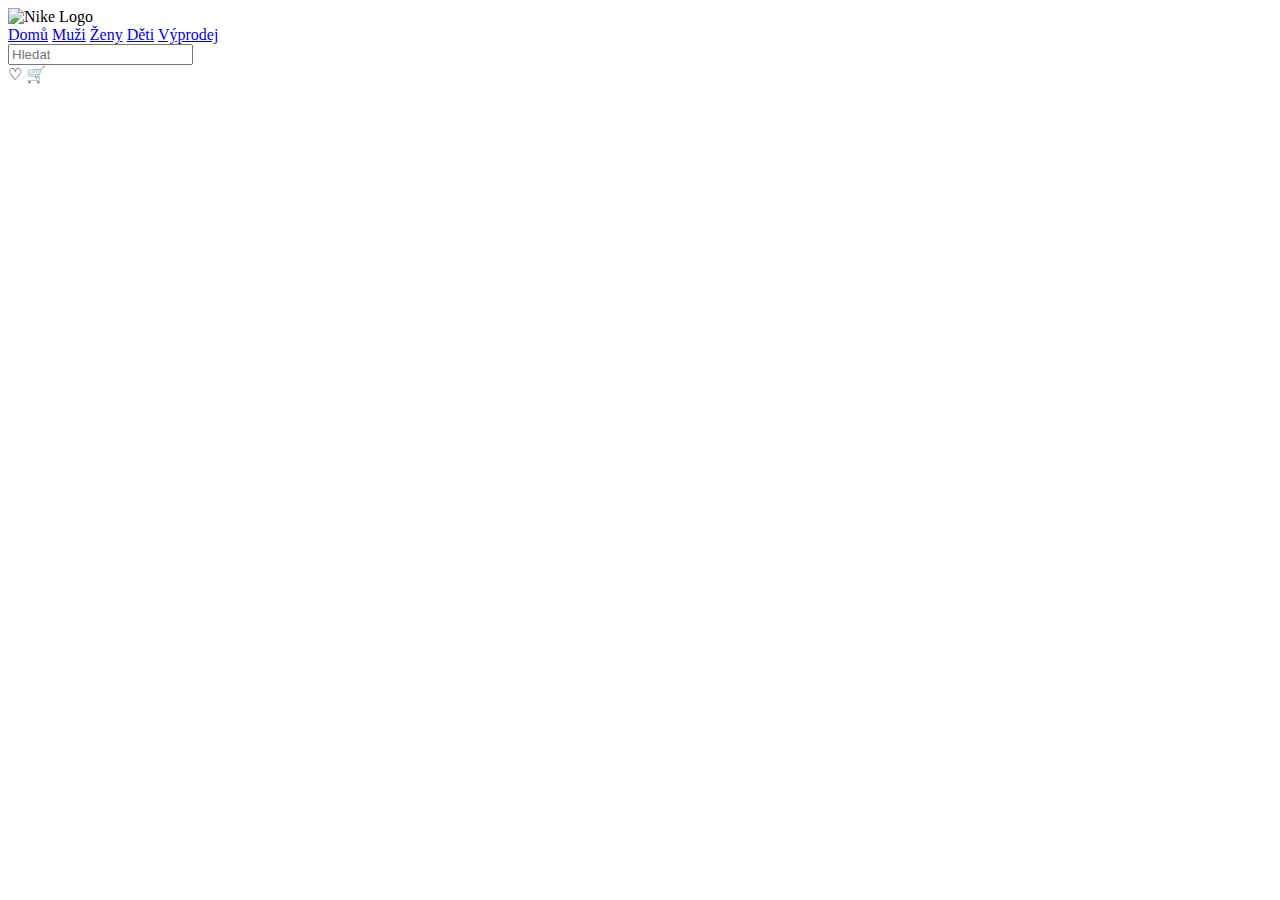
==== index.html @ a9ef1cea "navbar" ====
<!DOCTYPE html>
<html lang="en">
<head>
  <meta charset="UTF-8">
  <meta name="viewport" content="width=device-width, initial-scale=1.0">
  <title>Navbar Example</title>
  <link rel="stylesheet" href="styles.css">
</head>
<body>
  <div class="navbar">
    <div class="logo">
      <img src="https://upload.wikimedia.org/wikipedia/commons/a/a6/Logo_NIKE.svg" alt="Nike Logo">
    </div>
    <div class="links">
      <!-- Přidejte třídu 'active' ručně podle aktuální stránky -->
      <a href="domu.html" class="active">Domů</a>
      <a href="muzi.html">Muži</a>
      <a href="zeny.html">Ženy</a>
      <a href="deti.html">Děti</a>
      <a href="vyprodej.html">Výprodej</a>
    </div>
    <div class="actions">
      <div class="search">
        <input type="text" placeholder="Hledat">
      </div>
      <span class="icon">♡</span>
      <span class="icon">🛒</span>
    </div>
  </div>
</body>
</html>
  
</body>
</html>
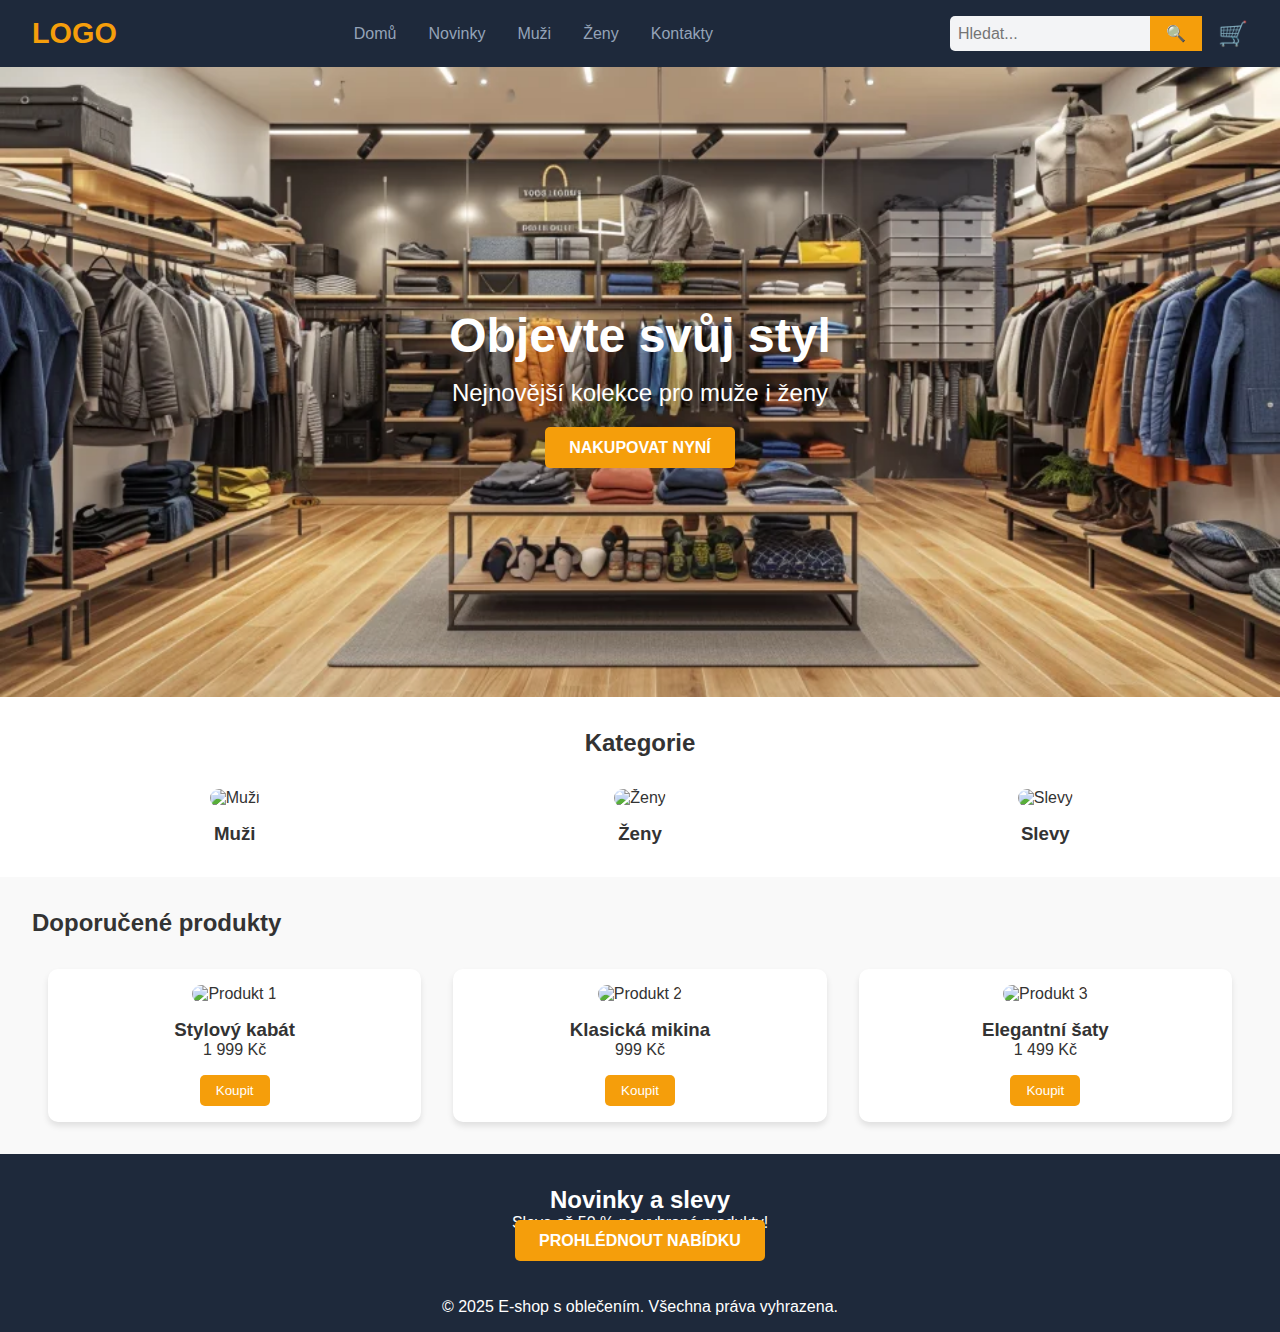
==== commit 58890549: "new navbar a uvodni stranky" ====
--- a/index.html
+++ b/index.html
@@ -1,36 +1,98 @@
 <!DOCTYPE html>
-<html lang="en">
+<html lang="cs">
 <head>
-  <meta charset="UTF-8">
-  <meta name="viewport" content="width=device-width, initial-scale=1.0">
-  <title>Navbar Example</title>
-  <link rel="stylesheet" href="styles.css">
+    <meta charset="UTF-8">
+    <meta name="viewport" content="width=device-width, initial-scale=1.0">
+    <title>E-shop s oblečením</title>
+    <link rel="stylesheet" href="style.css">
 </head>
 <body>
-  <div class="navbar">
-    <div class="logo">
-      <img src="https://upload.wikimedia.org/wikipedia/commons/a/a6/Logo_NIKE.svg" alt="Nike Logo">
-    </div>
-    <div class="links">
-      <!-- Přidejte třídu 'active' ručně podle aktuální stránky -->
-      <a href="domu.html" class="active">Domů</a>
-      <a href="muzi.html">Muži</a>
-      <a href="zeny.html">Ženy</a>
-      <a href="deti.html">Děti</a>
-      <a href="vyprodej.html">Výprodej</a>
-    </div>
-    <div class="actions">
-      <div class="search">
-        <input type="text" placeholder="Hledat">
-      </div>
-      <span class="icon">♡</span>
-      <span class="icon">🛒</span>
-    </div>
-  </div>
+    <!-- Navbar -->
+    <nav class="navbar">
+        <div class="navbar-logo">
+            <a href="#">LOGO</a>
+        </div>
+        <ul class="navbar-links">
+            <li><a href="#home">Domů</a></li>
+            <li><a href="#new-arrivals">Novinky</a></li>
+            <li><a href="#men">Muži</a></li>
+            <li><a href="#women">Ženy</a></li>
+            <li><a href="kontakty.html">Kontakty</a></li>
+        </ul>
+        <div class="navbar-actions">
+            <div class="search-bar">
+                <input type="text" placeholder="Hledat..." />
+                <button>🔍</button>
+            </div>
+            <a href="#cart" class="cart-icon">🛒</a>
+        </div>
+    </nav>
+
+    <!-- Hlavní banner -->
+    <header class="hero">
+        <div class="hero-content">
+            <h1>Objevte svůj styl</h1>
+            <p>Nejnovější kolekce pro muže i ženy</p>
+            <a href="nahledso.webp" class="hero-button">Nakupovat nyní</a>
+        </div>
+    </header>
+
+    <!-- Sekce kategorií -->
+    <section class="categories">
+        <h2>Kategorie</h2>
+        <div class="category-cards">
+            <div class="category-card">
+                <img src="images/men.jpg" alt="Muži">
+                <h3>Muži</h3>
+            </div>
+            <div class="category-card">
+                <img src="images/women.jpg" alt="Ženy">
+                <h3>Ženy</h3>
+            </div>
+            <div class="category-card">
+                <img src="images/sale.jpg" alt="Slevy">
+                <h3>Slevy</h3>
+            </div>
+        </div>
+    </section>
+
+    <!-- Doporučené produkty -->
+    <section class="featured-products">
+        <h2>Doporučené produkty</h2>
+        <div class="product-grid">
+            <div class="product-card">
+                <img src="images/product1.jpg" alt="Produkt 1">
+                <h3>Stylový kabát</h3>
+                <p>1 999 Kč</p>
+                <button>Koupit</button>
+            </div>
+            <div class="product-card">
+                <img src="images/product2.jpg" alt="Produkt 2">
+                <h3>Klasická mikina</h3>
+                <p>999 Kč</p>
+                <button>Koupit</button>
+            </div>
+            <div class="product-card">
+                <img src="images/product3.jpg" alt="Produkt 3">
+                <h3>Elegantní šaty</h3>
+                <p>1 499 Kč</p>
+                <button>Koupit</button>
+            </div>
+        </div>
+    </section>
+
+    <!-- Sekce novinky a slevy -->
+    <section class="promotions">
+        <h2>Novinky a slevy</h2>
+        <div class="promotion-banner">
+            <p>Sleva až 50 % na vybrané produkty!</p>
+            <a href="#sale" class="promotion-button">Prohlédnout nabídku</a>
+        </div>
+    </section>
+
+    <!-- Footer -->
+    <footer class="footer">
+        <p>&copy; 2025 E-shop s oblečením. Všechna práva vyhrazena.</p>
+    </footer>
 </body>
-</html>
-  
-</body>
-</html>
-
-    
+</html>--- a/style.css
+++ b/style.css
@@ -0,0 +1,270 @@
+* {
+  margin: 0;
+  padding: 0;
+  box-sizing: border-box;
+}
+
+body {
+  font-family: 'Poppins', sans-serif;
+  background-color: #f9f9f9;
+  color: #333;
+}
+
+/* Navbar */
+.navbar {
+  display: flex;
+  justify-content: space-between;
+  align-items: center;
+  padding: 1rem 2rem;
+  background-color: #1e293b;
+  color: #fff;
+  box-shadow: 0 4px 6px rgba(0, 0, 0, 0.1);
+}
+
+.navbar-logo a {
+  text-decoration: none;
+  font-size: 1.8rem;
+  font-weight: bold;
+  color: #f59e0b;
+  text-transform: uppercase;
+}
+
+.navbar-links {
+  display: flex;
+  list-style: none;
+}
+
+.navbar-links li {
+  margin: 0 1rem;
+}
+
+.navbar-links a {
+  text-decoration: none;
+  color: #94a3b8;
+  font-size: 1rem;
+  transition: color 0.3s;
+}
+
+.navbar-links a:hover {
+  color: #f59e0b;
+}
+
+.navbar-actions {
+  display: flex;
+  align-items: center;
+}
+
+.search-bar {
+  display: flex;
+  align-items: center;
+  background-color: #f3f4f6;
+  border-radius: 5px;
+  margin-right: 1rem;
+}
+
+.search-bar input {
+  border: none;
+  padding: 0.5rem;
+  outline: none;
+  font-size: 1rem;
+  background: transparent;
+  width: 200px;
+}
+
+.search-bar button {
+  background-color: #f59e0b;
+  border: none;
+  padding: 0.5rem 1rem;
+  cursor: pointer;
+  color: #fff;
+  font-size: 1rem;
+  transition: background-color 0.3s;
+}
+
+.search-bar button:hover {
+  background-color: #d97706;
+}
+
+.cart-icon {
+  font-size: 1.5rem;
+  color: #94a3b8;
+  text-decoration: none;
+  transition: color 0.3s;
+}
+
+.cart-icon:hover {
+  color: #f59e0b;
+}
+
+/* Hlavní banner */
+.hero {
+  background: url('nahledso.webp') no-repeat center center/cover;
+  height: 70vh;
+  display: flex;
+  align-items: center;
+  justify-content: center;
+  color: #fff;
+  text-align: center;
+}
+
+.hero-content h1 {
+  font-size: 3rem;
+  margin-bottom: 1rem;
+}
+
+.hero-content p {
+  font-size: 1.5rem;
+  margin-bottom: 2rem;
+}
+
+.hero-button {
+  padding: 0.75rem 1.5rem;
+  background-color: #f59e0b;
+  color: #fff;
+  border: none;
+  border-radius: 5px;
+  text-transform: uppercase;
+  font-weight: bold;
+  text-decoration: none;
+  transition: background-color 0.3s;
+}
+
+.hero-button:hover {
+  background-color: #d97706;
+}
+
+/* Kategorie */
+.categories {
+  padding: 2rem;
+  background-color: #fff;
+  text-align: center;
+}
+
+.category-cards {
+  display: flex;
+  justify-content: space-around;
+  margin-top: 2rem;
+}
+
+.category-card {
+  text-align: center;
+  flex: 1;
+  margin: 0 1rem;
+}
+
+.category-card img {
+  width: 100%;
+  max-width: 300px;
+  border-radius: 10px;
+}
+
+.category-card h3 {
+  margin-top: 1rem;
+}
+
+/* Doporučené produkty */
+.featured-products {
+  padding: 2rem;
+}
+
+.product-grid {
+  display: flex;
+  justify-content: space-around;
+  margin-top: 2rem;
+}
+
+.product-card {
+  text-align: center;
+  flex: 1;
+  margin: 0 1rem;
+  background-color: #fff;
+  padding: 1rem;
+  border-radius: 10px;
+  box-shadow: 0 4px 6px rgba(0, 0, 0, 0.1);
+}
+
+.product-card img {
+  width: 100%;
+  max-width: 250px;
+  border-radius: 10px;
+}
+
+.product-card h3 {
+  margin-top: 1rem;
+}
+
+.product-card button {
+  padding: 0.5rem 1rem;
+  background-color: #f59e0b;
+  color: #fff;
+  border: none;
+  border-radius: 5px;
+  cursor: pointer;
+  margin-top: 1rem;
+}
+
+.product-card button:hover {
+  background-color: #d97706;
+}
+
+/* Promotions */
+.promotions {
+  background-color: #1e293b;
+  color: #fff;
+  text-align: center;
+  padding: 2rem;
+}
+
+.promotion-banner {
+  max-width: 600px;
+  margin: 0 auto;
+}
+
+.promotion-button {
+  padding: 0.75rem 1.5rem;
+  background-color: #f59e0b;
+  color: #fff;
+  border: none;
+  border-radius: 5px;
+  text-transform: uppercase;
+  font-weight: bold;
+  text-decoration: none;
+  transition: background-color 0.3s;
+}
+
+.promotion-button:hover {
+  background-color: #d97706;
+}
+
+/* Footer */
+.footer {
+  text-align: center;
+  padding: 1rem;
+  background-color: #1e293b;
+  color: #fff;
+}
+
+/* Media queries pro responzivní design */
+@media (max-width: 768px) {
+  .navbar {
+      flex-wrap: wrap;
+      justify-content: center;
+  }
+
+  .navbar-links {
+      flex-direction: column;
+      align-items: center;
+  }
+
+  .navbar-actions {
+      margin-top: 1rem;
+  }
+
+  .category-cards {
+      flex-direction: column;
+  }
+
+  .product-grid {
+      flex-direction: column;
+  }
+}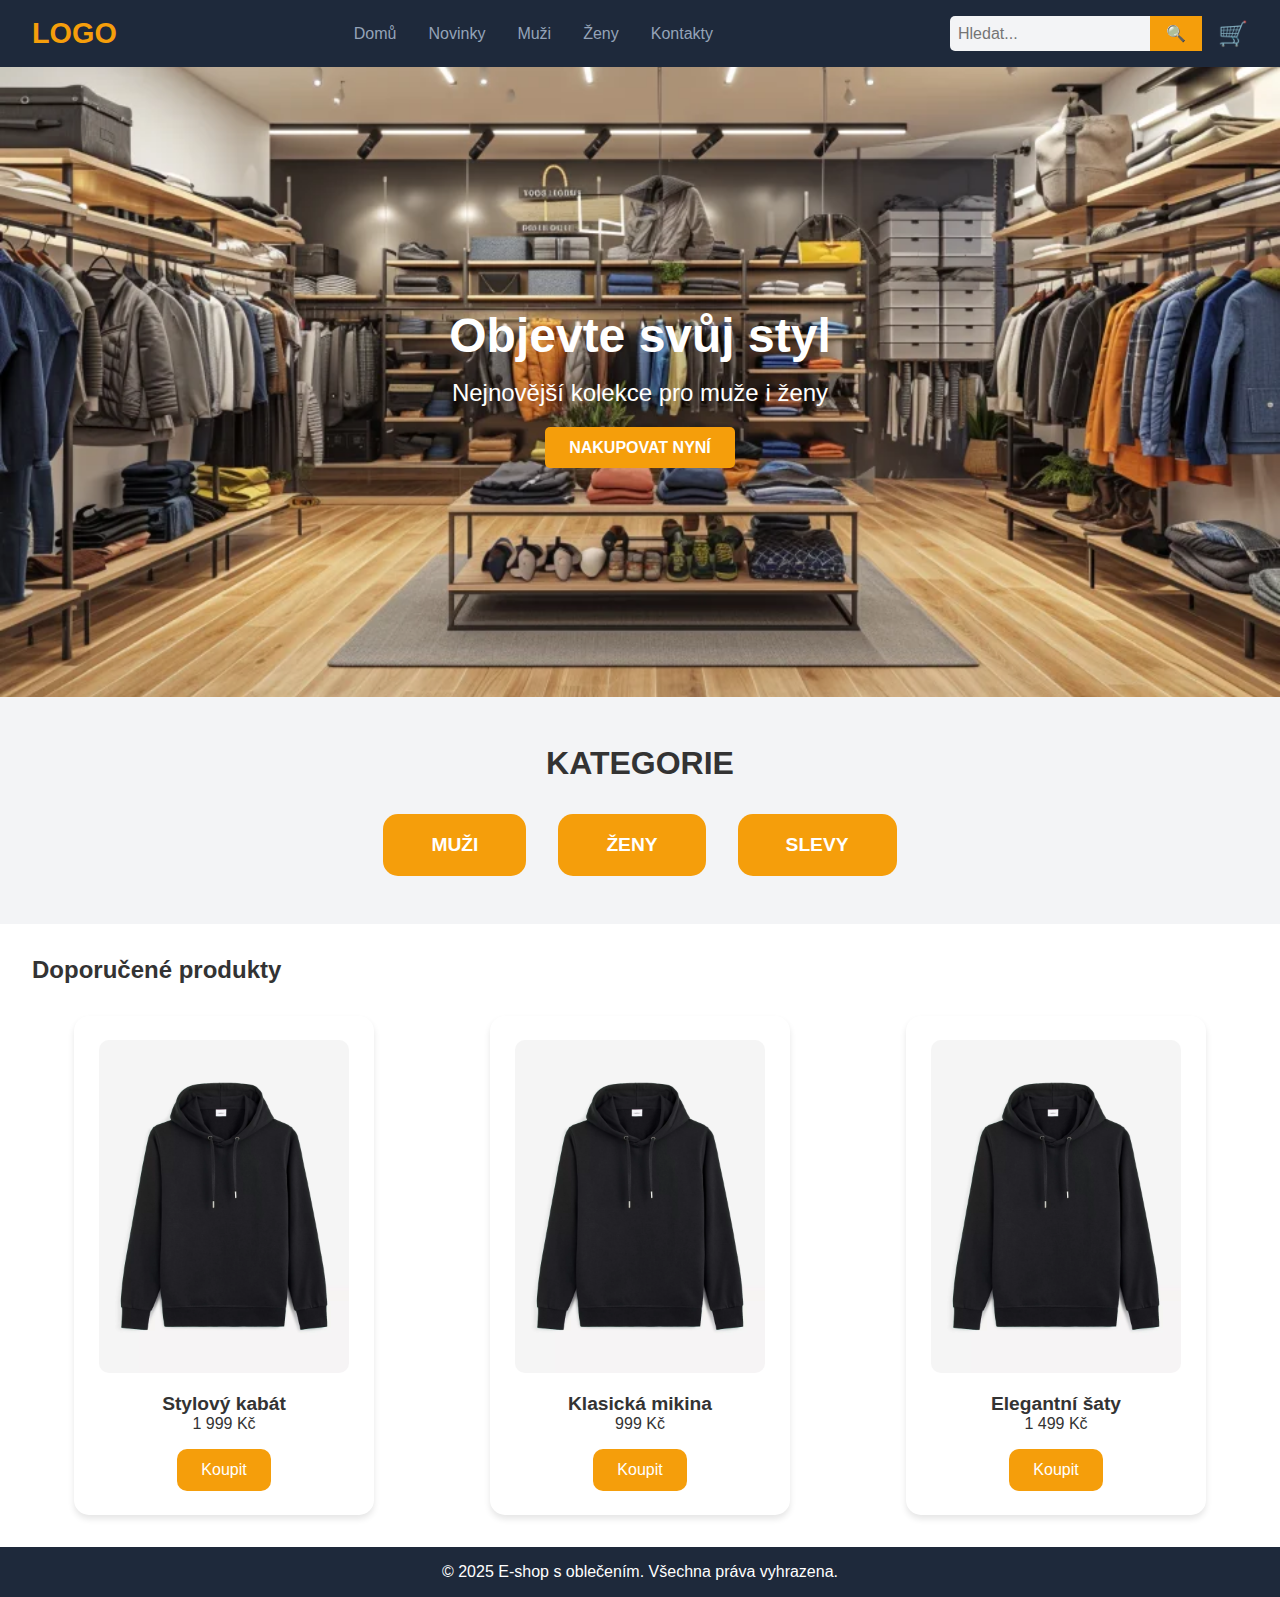
==== commit e86831f6: "navbar všude změna kategorie na hl strance" ====
--- a/index.html
+++ b/index.html
@@ -13,10 +13,10 @@
             <a href="#">LOGO</a>
         </div>
         <ul class="navbar-links">
-            <li><a href="#home">Domů</a></li>
-            <li><a href="#new-arrivals">Novinky</a></li>
-            <li><a href="#men">Muži</a></li>
-            <li><a href="#women">Ženy</a></li>
+            <li><a href="index.html">Domů</a></li>
+            <li><a href="novinky.html">Novinky</a></li>
+            <li><a href="muzi.html">Muži</a></li>
+            <li><a href="ženy.html">Ženy</a></li>
             <li><a href="kontakty.html">Kontakty</a></li>
         </ul>
         <div class="navbar-actions">
@@ -37,43 +37,34 @@
         </div>
     </header>
 
-    <!-- Sekce kategorií -->
-    <section class="categories">
-        <h2>Kategorie</h2>
-        <div class="category-cards">
-            <div class="category-card">
-                <img src="images/men.jpg" alt="Muži">
-                <h3>Muži</h3>
-            </div>
-            <div class="category-card">
-                <img src="images/women.jpg" alt="Ženy">
-                <h3>Ženy</h3>
-            </div>
-            <div class="category-card">
-                <img src="images/sale.jpg" alt="Slevy">
-                <h3>Slevy</h3>
-            </div>
-        </div>
-    </section>
+    <!-- Sekce Kategorie -->
+<section class="category-buttons">
+    <h2 class="section-title">Kategorie</h2>
+    <div class="container">
+      <button class="category-button" onclick="location.href='muzi.html'">Muži</button>
+      <button class="category-button" onclick="location.href='zeny.html'">Ženy</button>
+      <button class="category-button" onclick="location.href='slevy.html'">Slevy</button>
+    </div>
+  </section>
 
     <!-- Doporučené produkty -->
     <section class="featured-products">
         <h2>Doporučené produkty</h2>
         <div class="product-grid">
             <div class="product-card">
-                <img src="images/product1.jpg" alt="Produkt 1">
+                <img src="mikina.webp" alt="Produkt 1">
                 <h3>Stylový kabát</h3>
                 <p>1 999 Kč</p>
                 <button>Koupit</button>
             </div>
             <div class="product-card">
-                <img src="images/product2.jpg" alt="Produkt 2">
+                <img src="mikina.webp" alt="Produkt 2">
                 <h3>Klasická mikina</h3>
                 <p>999 Kč</p>
                 <button>Koupit</button>
             </div>
             <div class="product-card">
-                <img src="images/product3.jpg" alt="Produkt 3">
+                <img src="mikina.webp" alt="Produkt 3">
                 <h3>Elegantní šaty</h3>
                 <p>1 499 Kč</p>
                 <button>Koupit</button>
@@ -81,14 +72,7 @@
         </div>
     </section>
 
-    <!-- Sekce novinky a slevy -->
-    <section class="promotions">
-        <h2>Novinky a slevy</h2>
-        <div class="promotion-banner">
-            <p>Sleva až 50 % na vybrané produkty!</p>
-            <a href="#sale" class="promotion-button">Prohlédnout nabídku</a>
-        </div>
-    </section>
+    
 
     <!-- Footer -->
     <footer class="footer">
--- a/style.css
+++ b/style.css
@@ -244,27 +244,115 @@
   color: #fff;
 }
 
-/* Media queries pro responzivní design */
+/* Sekce kategorie tlačítek */
+.category-buttons {
+  text-align: center;
+  padding: 3rem;
+  background-color: #f3f4f6;
+}
+
+.section-title {
+  font-size: 2rem;
+  color: #333;
+  margin-bottom: 2rem;
+  text-transform: uppercase;
+  font-weight: bold;
+}
+
+.category-buttons .container {
+  display: flex;
+  justify-content: center;
+  gap: 2rem;
+}
+
+.category-button {
+  padding: 1.25rem 3rem;
+  background-color: #f59e0b;
+  color: #fff;
+  border: none;
+  border-radius: 15px;
+  font-size: 1.2rem;
+  font-weight: bold;
+  text-transform: uppercase;
+  cursor: pointer;
+  transition: background-color 0.3s, transform 0.2s;
+}
+
+.category-button:hover {
+  background-color: #d97706;
+  transform: translateY(-3px);
+}
+
+.category-button:active {
+  transform: translateY(0);
+}
+
+/* Doporučené produkty */
+.featured-products {
+  padding: 2rem;
+  background-color: #fff;
+}
+
+.product-grid {
+  display: flex;
+  justify-content: space-around;
+  gap: 2rem;
+  margin-top: 2rem;
+  flex-wrap: wrap;
+}
+
+.product-card {
+  text-align: center;
+  flex: 1;
+  max-width: 300px;
+  background-color: #fff;
+  padding: 1.5rem;
+  border-radius: 15px;
+  box-shadow: 0 4px 6px rgba(0, 0, 0, 0.1);
+  transition: transform 0.3s, box-shadow 0.3s;
+}
+
+.product-card:hover {
+  transform: translateY(-5px);
+  box-shadow: 0 6px 8px rgba(0, 0, 0, 0.2);
+}
+
+.product-card img {
+  width: 100%;
+  max-width: 250px;
+  border-radius: 10px;
+}
+
+.product-card h3 {
+  margin-top: 1rem;
+  font-size: 1.2rem;
+}
+
+.product-card button {
+  padding: 0.75rem 1.5rem;
+  background-color: #f59e0b;
+  color: #fff;
+  border: none;
+  border-radius: 10px;
+  cursor: pointer;
+  margin-top: 1rem;
+  font-size: 1rem;
+  transition: background-color 0.3s;
+}
+
+.product-card button:hover {
+  background-color: #d97706;
+}
+
+/* Responzivita */
 @media (max-width: 768px) {
-  .navbar {
-      flex-wrap: wrap;
-      justify-content: center;
+  .category-buttons .container {
+    flex-direction: column;
+    gap: 1rem;
   }
 
-  .navbar-links {
-      flex-direction: column;
-      align-items: center;
-  }
-
-  .navbar-actions {
-      margin-top: 1rem;
-  }
-
-  .category-cards {
-      flex-direction: column;
-  }
-
   .product-grid {
-      flex-direction: column;
+    flex-direction: column;
+    align-items: center;
   }
 }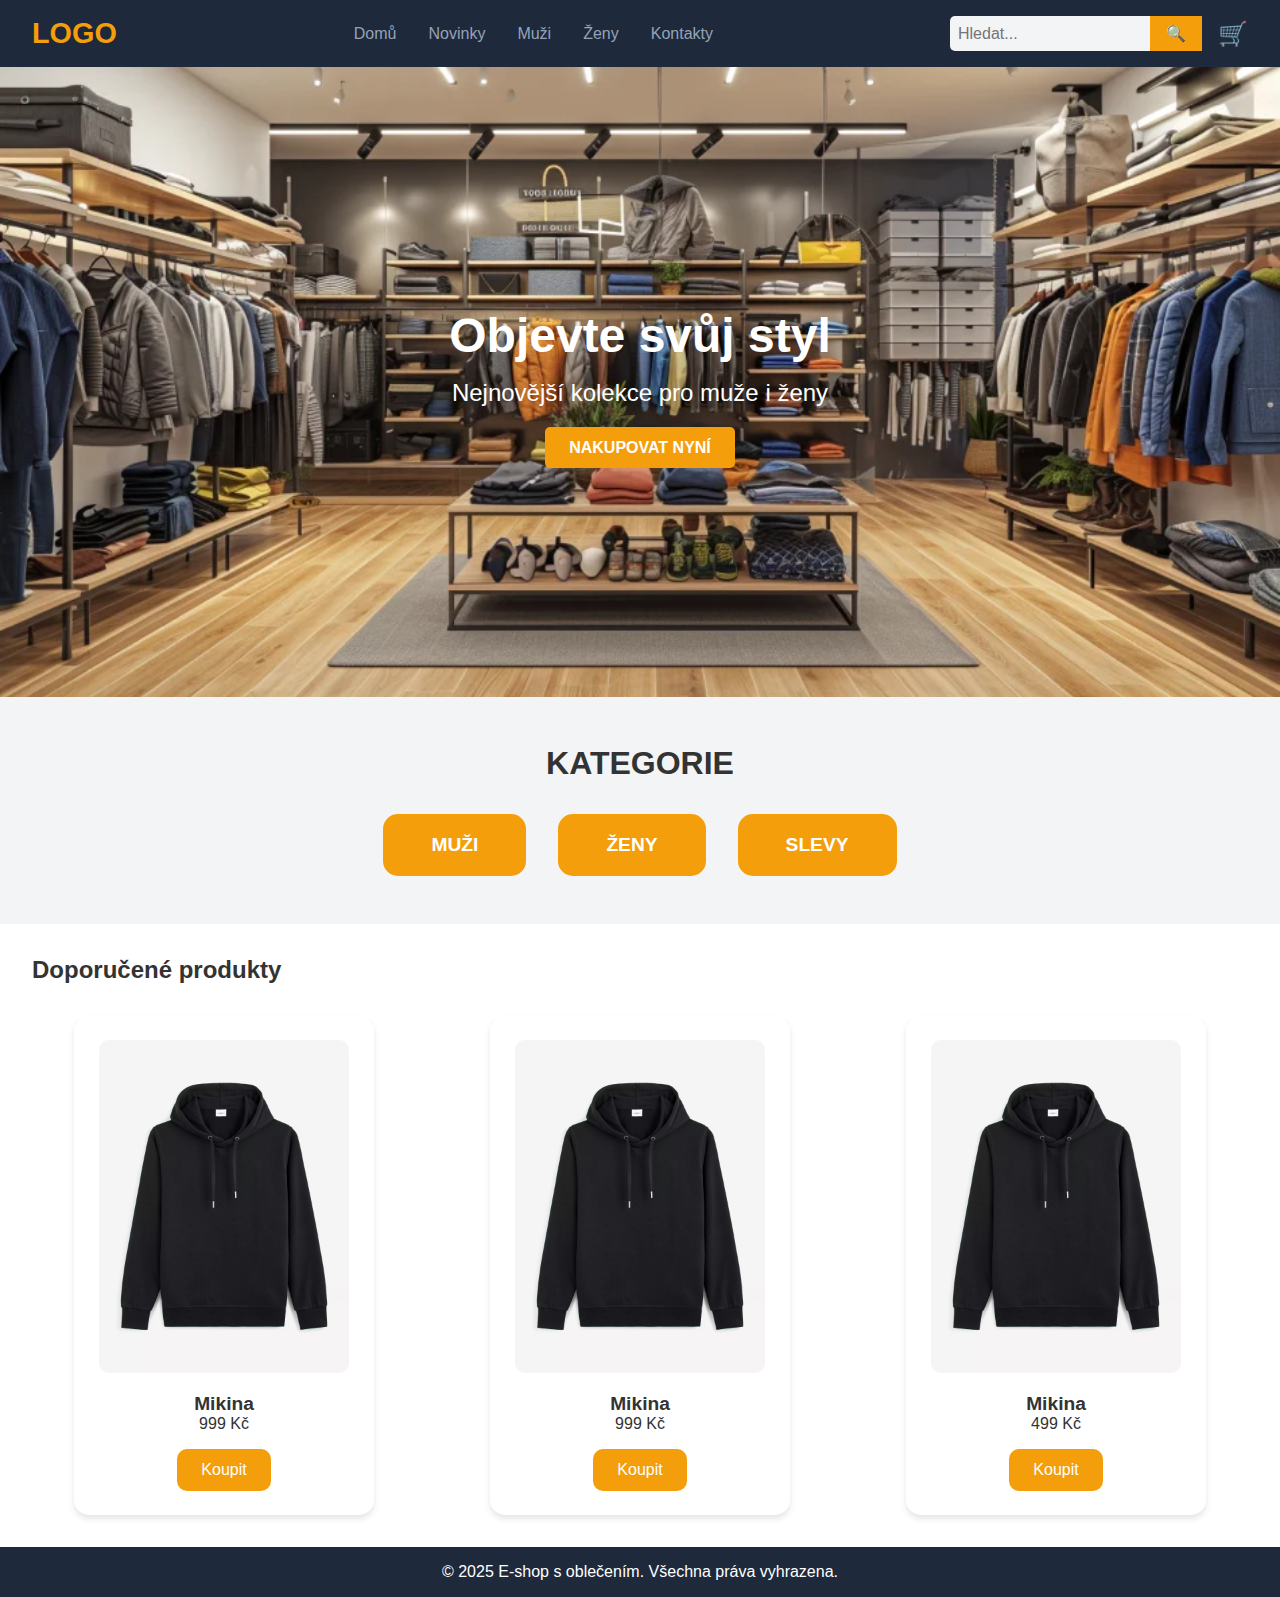
==== commit 8fe72ad7: "s" ====
--- a/index.html
+++ b/index.html
@@ -53,20 +53,20 @@
         <div class="product-grid">
             <div class="product-card">
                 <img src="mikina.webp" alt="Produkt 1">
-                <h3>Stylový kabát</h3>
-                <p>1 999 Kč</p>
+                <h3>Mikina</h3>
+                <p> 999 Kč</p>
                 <button>Koupit</button>
             </div>
             <div class="product-card">
                 <img src="mikina.webp" alt="Produkt 2">
-                <h3>Klasická mikina</h3>
+                <h3>Mikina</h3>
                 <p>999 Kč</p>
                 <button>Koupit</button>
             </div>
             <div class="product-card">
                 <img src="mikina.webp" alt="Produkt 3">
-                <h3>Elegantní šaty</h3>
-                <p>1 499 Kč</p>
+                <h3>Mikina</h3>
+                <p> 499 Kč</p>
                 <button>Koupit</button>
             </div>
         </div>
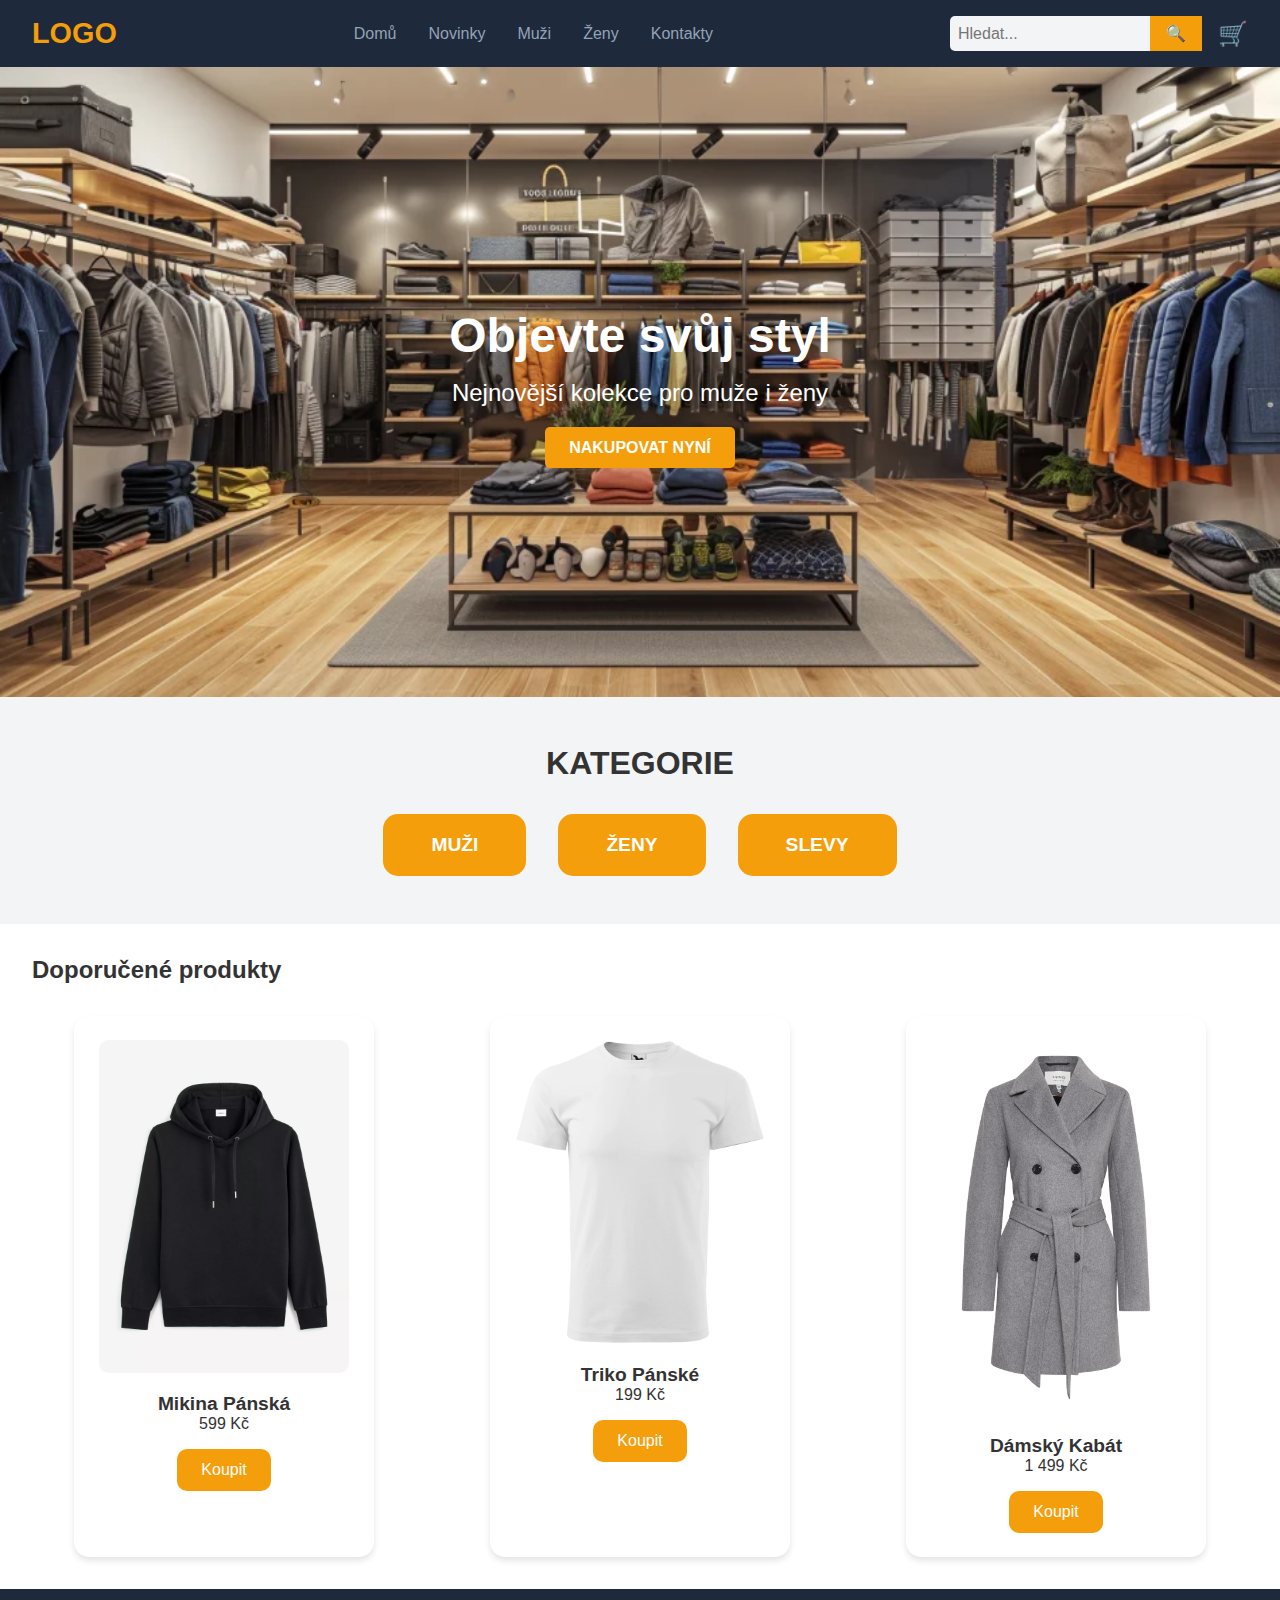
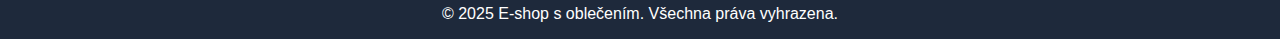
==== commit a9429564: "index_final a obrazky_index" ====
--- a/index.html
+++ b/index.html
@@ -53,20 +53,20 @@
         <div class="product-grid">
             <div class="product-card">
                 <img src="mikina.webp" alt="Produkt 1">
-                <h3>Mikina</h3>
-                <p> 999 Kč</p>
+                <h3>Mikina Pánská</h3>
+                <p> 599 Kč</p>
                 <button>Koupit</button>
             </div>
             <div class="product-card">
-                <img src="mikina.webp" alt="Produkt 2">
-                <h3>Mikina</h3>
-                <p>999 Kč</p>
+                <img src="triko.webp" alt="Produkt 2">
+                <h3>Triko Pánské</h3>
+                <p>199 Kč</p>
                 <button>Koupit</button>
             </div>
             <div class="product-card">
-                <img src="mikina.webp" alt="Produkt 3">
-                <h3>Mikina</h3>
-                <p> 499 Kč</p>
+                <img src="kabát.jpg" alt="Produkt 3">
+                <h3>Dámský Kabát</h3>
+                <p> 1 499 Kč</p>
                 <button>Koupit</button>
             </div>
         </div>
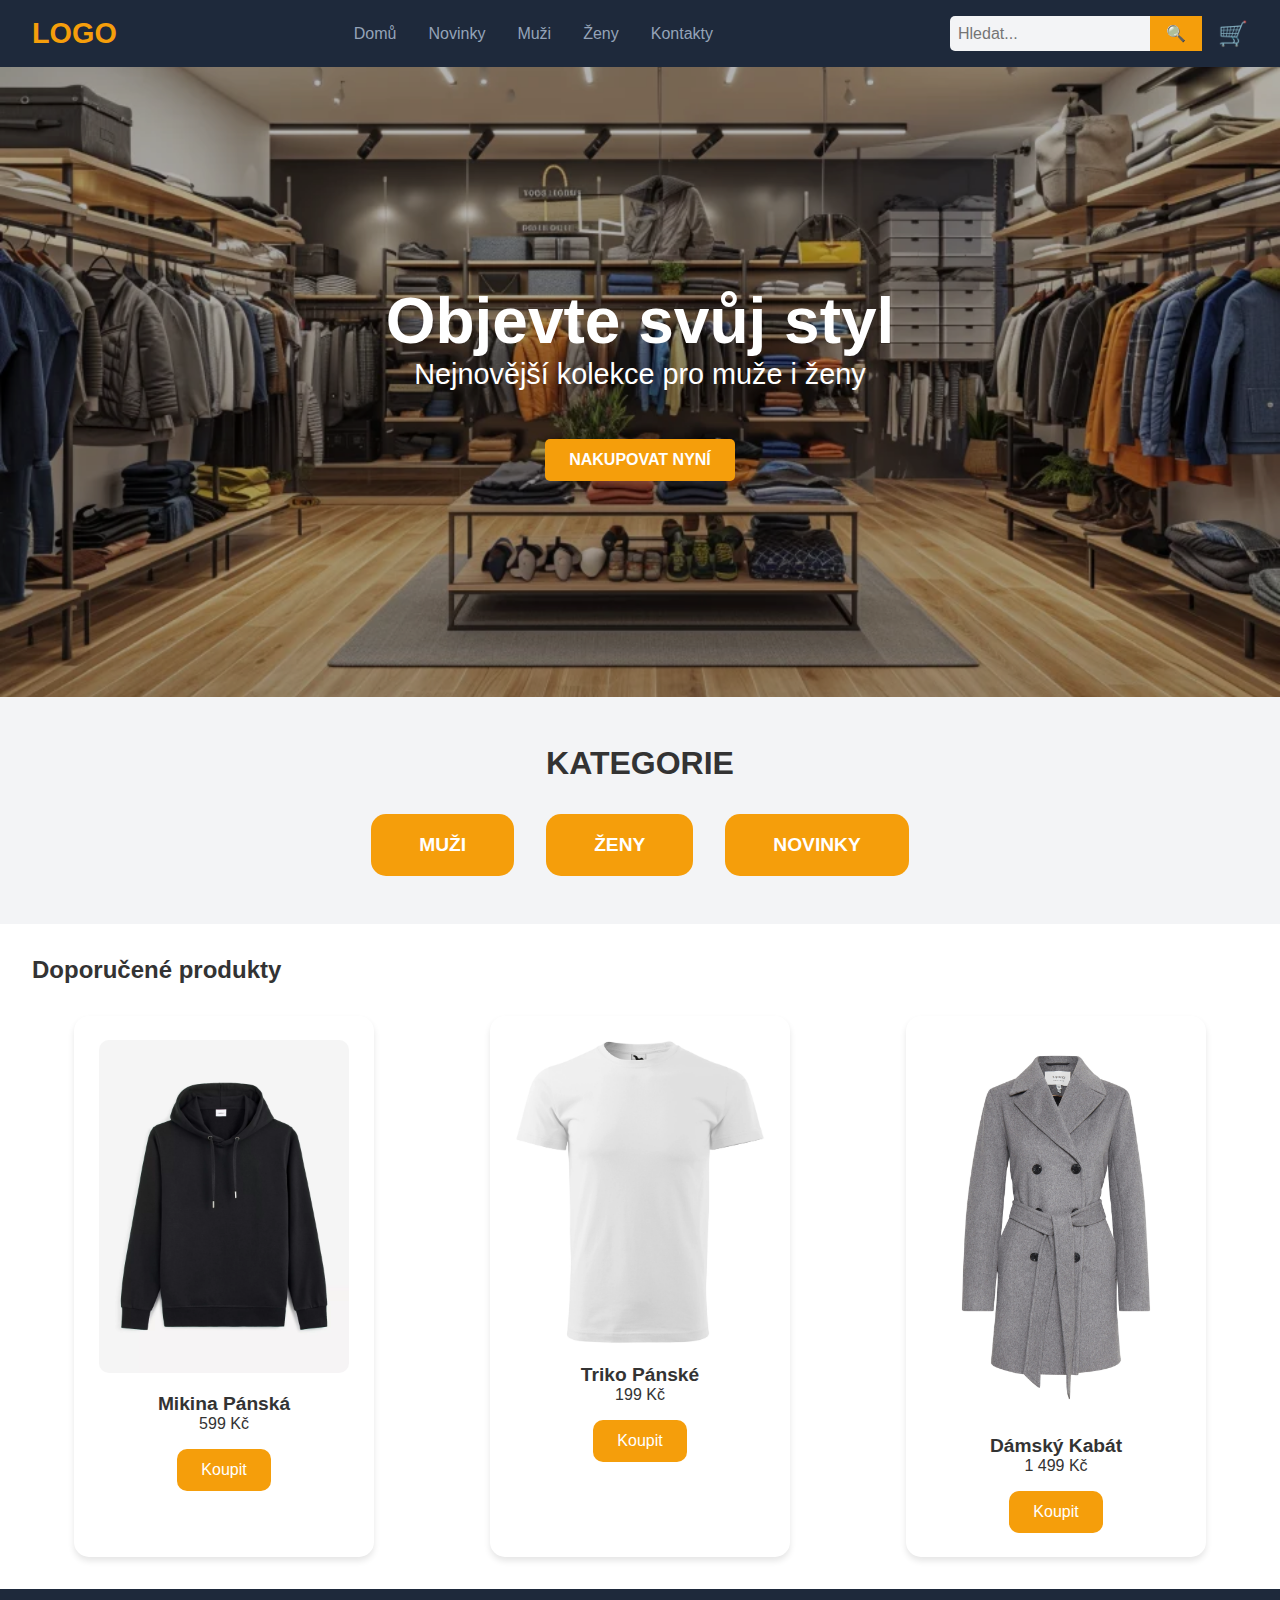
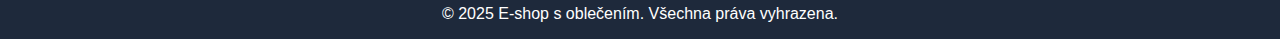
==== commit cdfa55da: "oprava chyb 1" ====
--- a/index.html
+++ b/index.html
@@ -33,7 +33,7 @@
         <div class="hero-content">
             <h1>Objevte svůj styl</h1>
             <p>Nejnovější kolekce pro muže i ženy</p>
-            <a href="nahledso.webp" class="hero-button">Nakupovat nyní</a>
+            <a href="mikina.webp" class="hero-button">Nakupovat nyní</a>
         </div>
     </header>
 
@@ -43,7 +43,7 @@
     <div class="container">
       <button class="category-button" onclick="location.href='muzi.html'">Muži</button>
       <button class="category-button" onclick="location.href='zeny.html'">Ženy</button>
-      <button class="category-button" onclick="location.href='slevy.html'">Slevy</button>
+      <button class="category-button" onclick="location.href='slevy.html'">Novinky</button>
     </div>
   </section>
 
--- a/style.css
+++ b/style.css
@@ -98,8 +98,9 @@
 
 /* Hlavní banner */
 .hero {
-  background: url('nahledso.webp') no-repeat center center/cover;
-  height: 70vh;
+  position: relative; /* Umožní správné vrstvení */
+  background: url('nahledso.png') no-repeat center center/cover;
+  height: 70vh; /* nebo jiná výška dle potřeby */
   display: flex;
   align-items: center;
   justify-content: center;
@@ -107,15 +108,38 @@
   text-align: center;
 }
 
+.hero-content {
+  position: relative;
+  z-index: 2;
+  display: flex;
+  flex-direction: column;
+  align-items: center;
+  
+}
+
+
+
+.hero::before {
+  content: "";
+  position: absolute;
+  top: 0;
+  left: 0;
+  right: 0;
+  bottom: 0;
+  background: rgba(0, 0, 0, 0.3); 
+  z-index: 1;
+}
+
+
 .hero-content h1 {
-  font-size: 3rem;
-  margin-bottom: 1rem;
+  font-size: 4rem;
 }
 
 .hero-content p {
-  font-size: 1.5rem;
-  margin-bottom: 2rem;
-}
+  font-size: 1.8rem;
+}
+
+
 
 .hero-button {
   padding: 0.75rem 1.5rem;
@@ -127,6 +151,7 @@
   font-weight: bold;
   text-decoration: none;
   transition: background-color 0.3s;
+  margin-top: 3rem; /* Menší odsazení od textu */
 }
 
 .hero-button:hover {
@@ -139,6 +164,7 @@
   background-color: #fff;
   text-align: center;
 }
+
 
 .category-cards {
   display: flex;
@@ -355,4 +381,83 @@
     flex-direction: column;
     align-items: center;
   }
-}+}
+/* Globální stylování */
+* {
+  margin: 0;
+  padding: 0;
+  box-sizing: border-box;
+}
+
+html, body {
+  height: 45%; /* Zajišťuje, že stránka pokryje celou výšku okna */
+}
+
+
+/* Sekce */
+.section {
+  width: 100%;
+  max-width: 1200px;
+  margin: 2rem auto;
+  padding: 2.5rem;
+  background: #fff;
+  border-radius: 15px;
+  box-shadow: 0 6px 12px rgba(0, 0, 0, 0.1);
+  transition: transform 0.3s, box-shadow 0.3s;
+}
+
+.section:hover {
+  transform: translateY(-5px);
+  box-shadow: 0 8px 15px rgba(0, 0, 0, 0.15);
+}
+
+/* Footer */
+footer {
+  margin-top: auto; /* Tlačí footer na konec stránky */
+  background-color: #1e293b;
+  color: #fff;
+  text-align: center;
+  padding: 1rem 0;
+  font-size: 1rem;
+}
+
+footer a {
+  color: #f59e0b;
+  text-decoration: none;
+  font-weight: 600;
+  transition: color 0.3s;
+}
+
+footer a:hover {
+  color: #d97706;
+}
+
+
+.main-content { 
+  flex: 1; /* Zabere co nejvíce prostoru a posune footer dolů */
+}
+
+footer {
+  background-color: #1e293b;
+  color: white;
+  text-align: center;
+  padding: 15px 0;
+}
+
+.main-content { 
+  flex: 1; /* Zabere co nejvíce prostoru a posune footer dolů */
+}
+/* Responzivní úpravy */
+@media (max-width: 768px) {
+  .section {
+    padding: 2rem;
+  }
+
+  .section-title {
+    font-size: 2rem;
+  }
+
+  .section-content {
+    font-size: 1rem;
+  }
+}
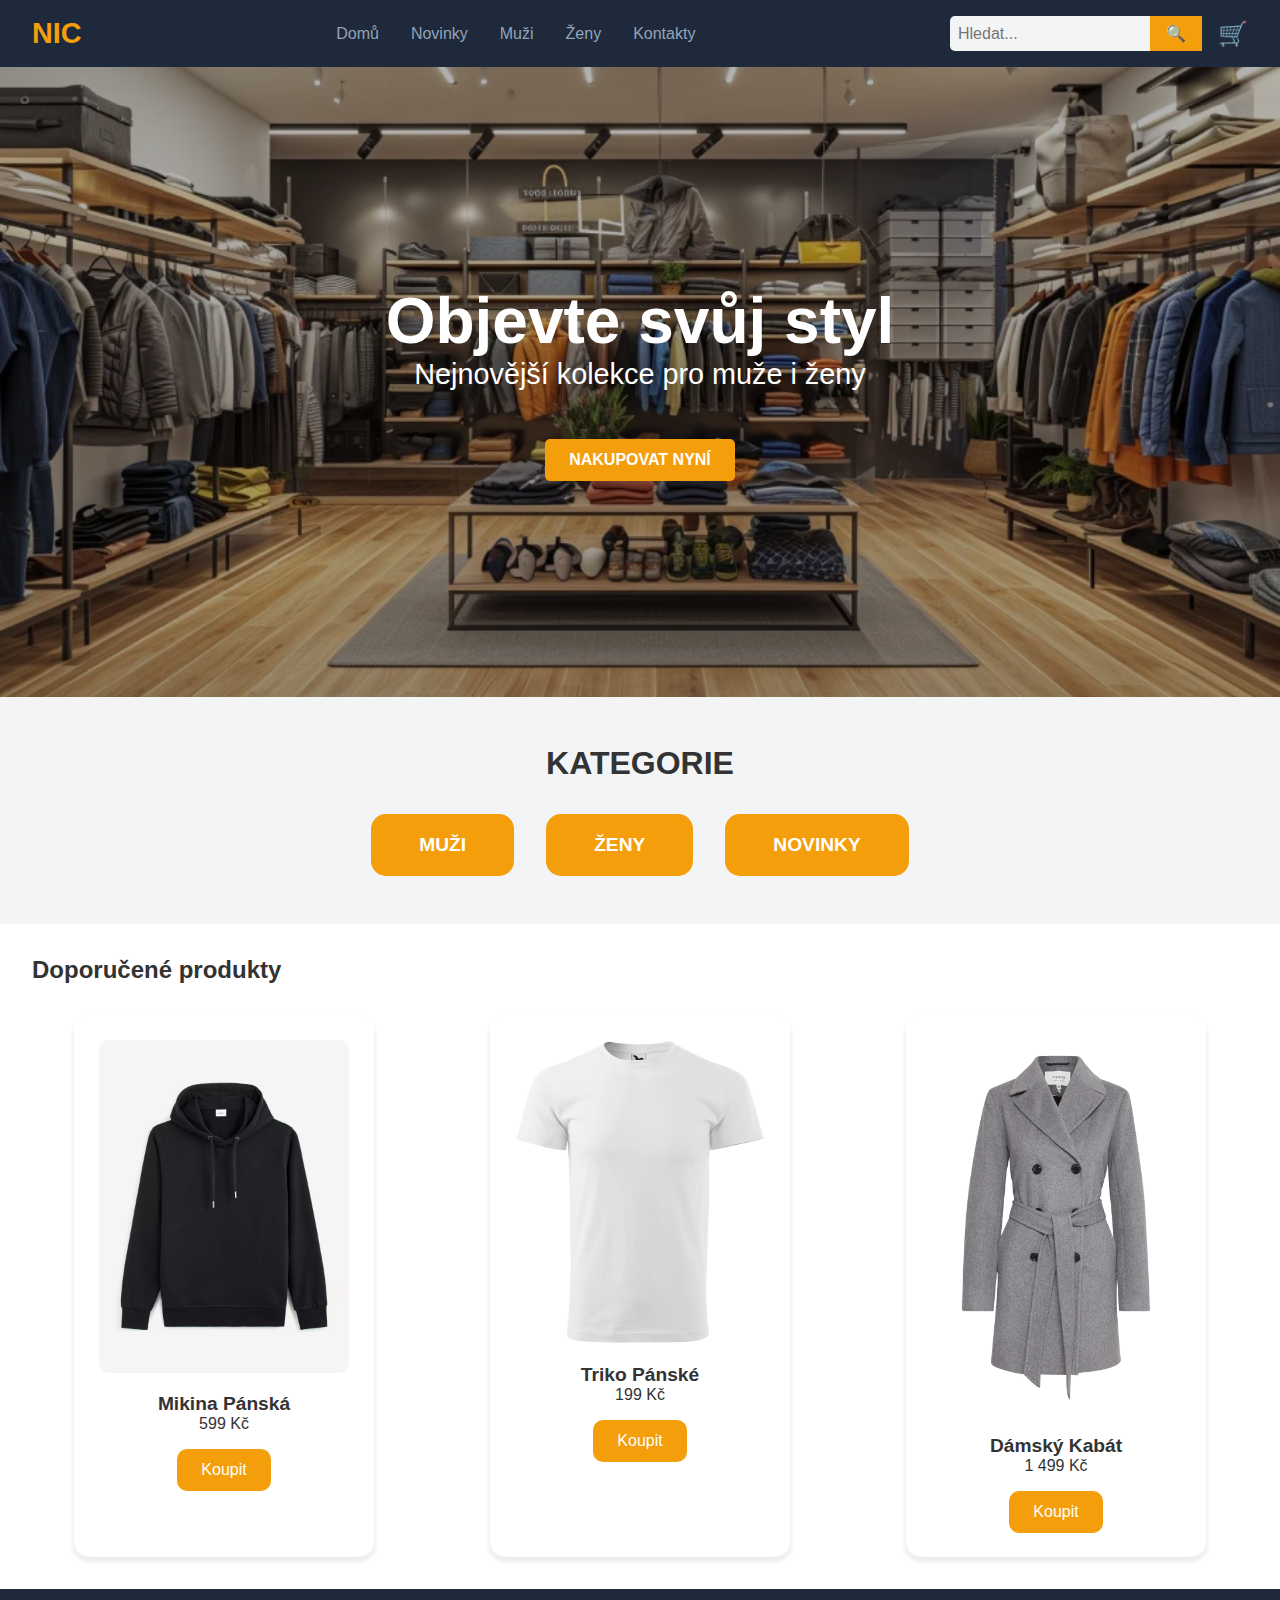
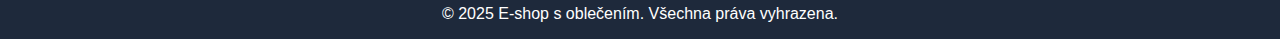
==== commit 079a10fa: "soubory" ====
--- a/index.html
+++ b/index.html
@@ -10,12 +10,12 @@
     <!-- Navbar -->
     <nav class="navbar">
         <div class="navbar-logo">
-            <a href="#">LOGO</a>
+            <a href="#">NIC</a>
         </div>
         <ul class="navbar-links">
             <li><a href="index.html">Domů</a></li>
             <li><a href="novinky.html">Novinky</a></li>
-            <li><a href="muzi.html">Muži</a></li>
+            <li><a href="mui.html">Muži</a></li>
             <li><a href="ženy.html">Ženy</a></li>
             <li><a href="kontakty.html">Kontakty</a></li>
         </ul>
@@ -33,7 +33,7 @@
         <div class="hero-content">
             <h1>Objevte svůj styl</h1>
             <p>Nejnovější kolekce pro muže i ženy</p>
-            <a href="mikina.webp" class="hero-button">Nakupovat nyní</a>
+            <a href="" class="hero-button">Nakupovat nyní</a>
         </div>
     </header>
 
@@ -52,19 +52,19 @@
         <h2>Doporučené produkty</h2>
         <div class="product-grid">
             <div class="product-card">
-                <img src="mikina.webp" alt="Produkt 1">
+                <img src="images/mikina.webp" alt="Produkt 1">
                 <h3>Mikina Pánská</h3>
                 <p> 599 Kč</p>
                 <button>Koupit</button>
             </div>
             <div class="product-card">
-                <img src="triko.webp" alt="Produkt 2">
+                <img src="images/triko.webp" alt="Produkt 2">
                 <h3>Triko Pánské</h3>
                 <p>199 Kč</p>
                 <button>Koupit</button>
             </div>
             <div class="product-card">
-                <img src="kabát.jpg" alt="Produkt 3">
+                <img src="images/kabát.jpg" alt="Produkt 3">
                 <h3>Dámský Kabát</h3>
                 <p> 1 499 Kč</p>
                 <button>Koupit</button>
--- a/style.css
+++ b/style.css
@@ -96,11 +96,11 @@
   color: #f59e0b;
 }
 
-/* Hlavní banner */
+
 .hero {
-  position: relative; /* Umožní správné vrstvení */
-  background: url('nahledso.png') no-repeat center center/cover;
-  height: 70vh; /* nebo jiná výška dle potřeby */
+  position: relative; 
+  background: url('images/nahledso.png') no-repeat center center/cover;
+  height: 70vh; 
   display: flex;
   align-items: center;
   justify-content: center;
